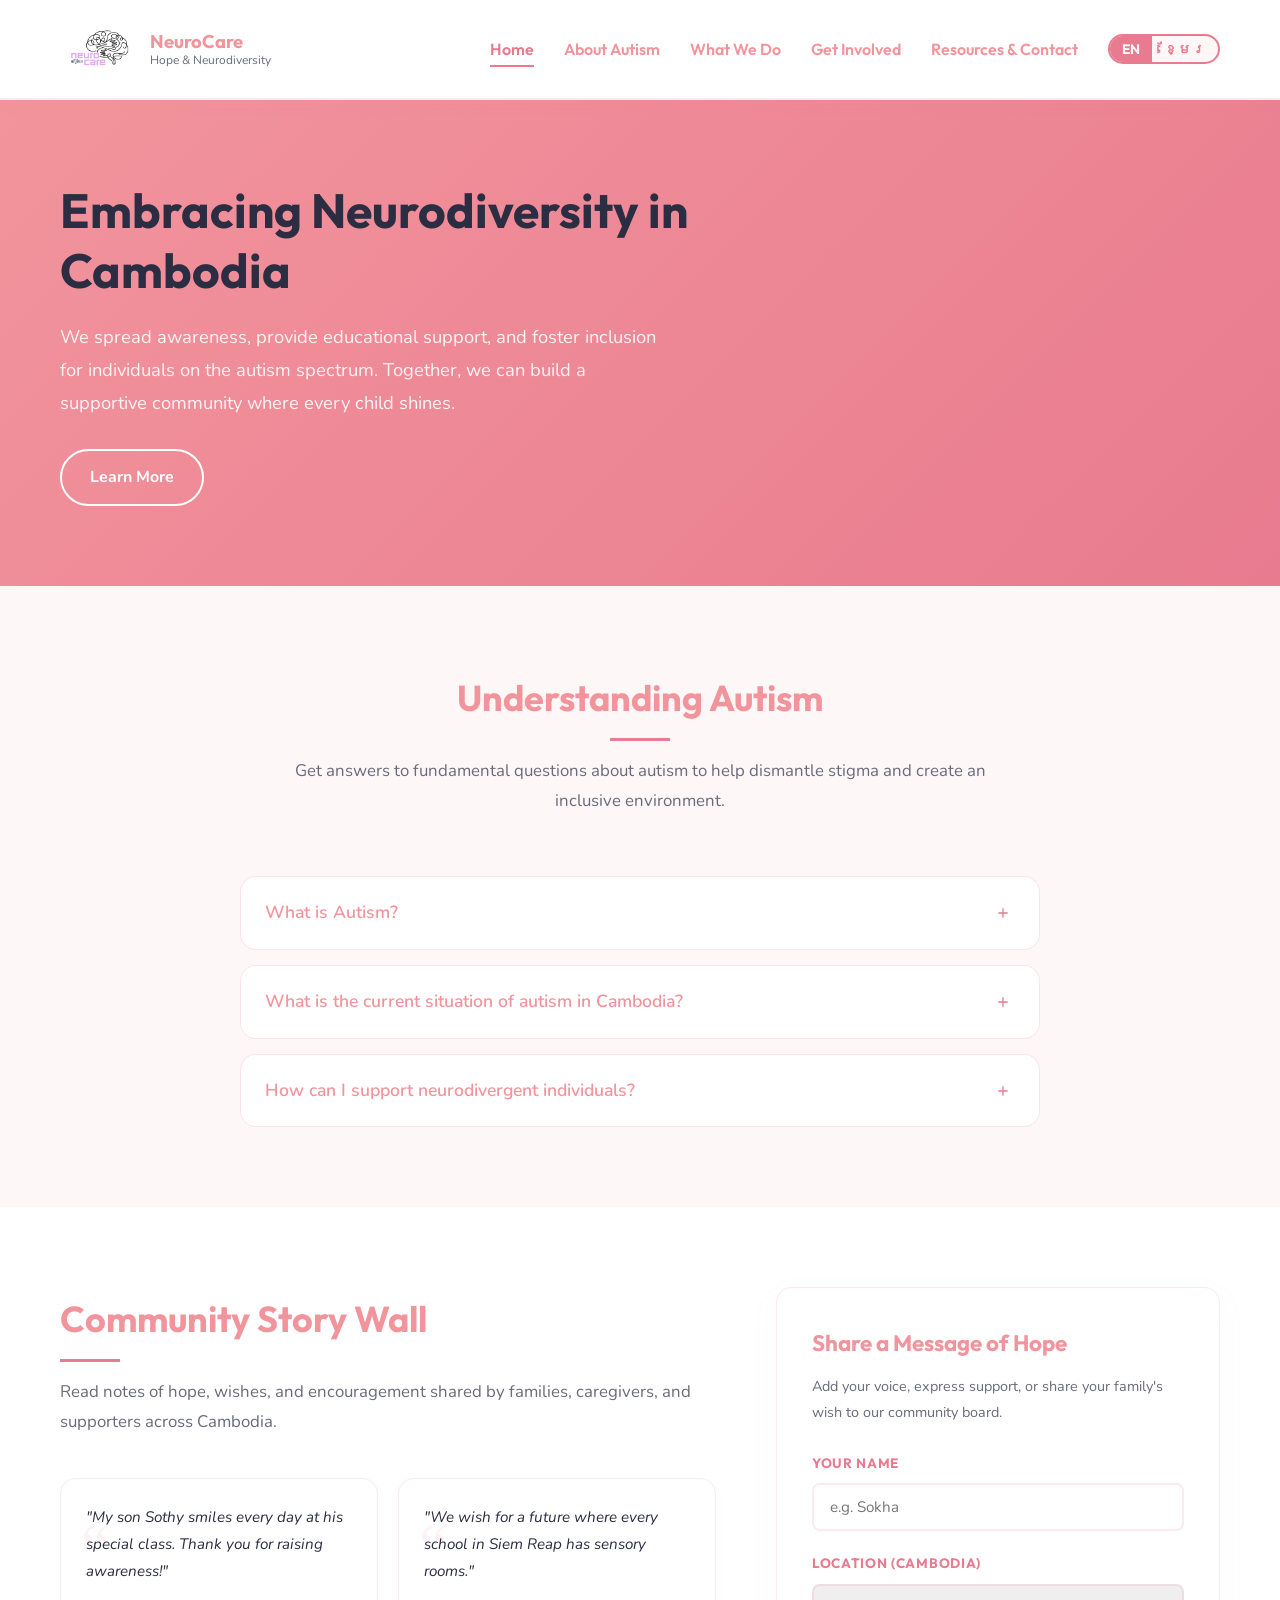
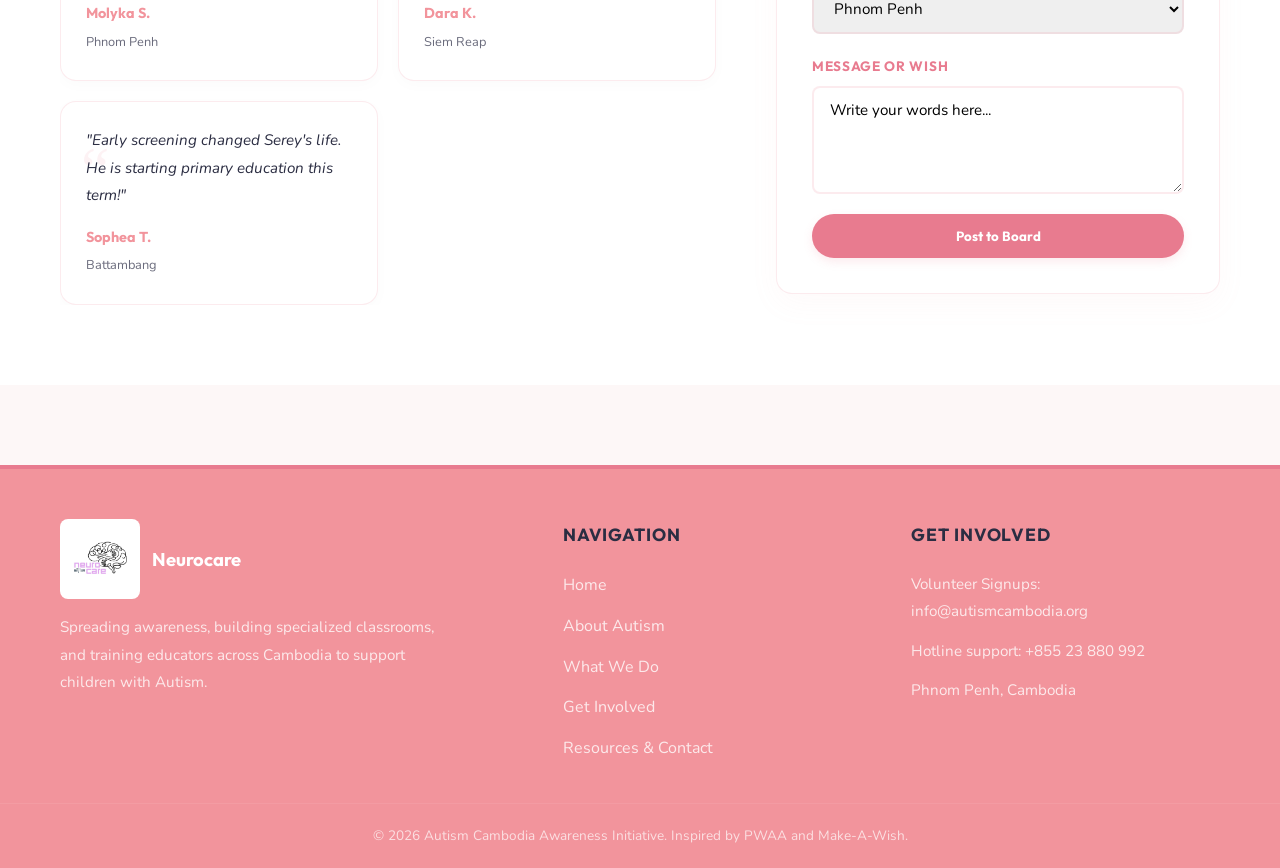
==== index.html @ c1340b0f "Add files via upload" ====
<!doctype html>
<html lang="en">
  <head>
    <meta charset="UTF-8" />
    <meta name="viewport" content="width=device-width, initial-scale=1.0" />
    <title
      data-en="Autism Awareness Cambodia"
      data-km="ការយល់ដឹងអំពីអូទីស្សឹមនៅកម្ពុជា"
    >
      Autism Awareness Cambodia
    </title>
    <link rel="preconnect" href="https://fonts.googleapis.com" />
    <link rel="preconnect" href="https://fonts.gstatic.com" crossorigin />
    <link
      href="https://fonts.googleapis.com/css2?family=Outfit:wght@400;600;700&family=Nunito:wght@400;600;700&display=swap"
      rel="stylesheet"
    />
    <link rel="stylesheet" href="styles.css" />
  </head>
  <body>
    <div id="site-header"></div>

    <section class="hero">
      <div class="container hero-grid">
        <div class="hero-content">
          <h1
            data-en="Embracing Neurodiversity in Cambodia"
            data-km="ការទទួលយកភាពចម្រុះនៃប្រព័ន្ធប្រសាទនៅកម្ពុជា"
          >
            Embracing Neurodiversity in Cambodia
          </h1>
          <p
            data-en="We spread awareness, provide educational support, and foster inclusion for individuals on the autism spectrum. Together, we can build a supportive community where every child shines."
            data-km="យើងផ្សព្វផ្សាយការយល់ដឹង ផ្តល់ការគាំទ្រផ្នែកអប់រំ និងជំរុញការរួមបញ្ចូលសម្រាប់បុគ្គលដែលមានវិសាលគមអូទីស្សឹម។ រួមគ្នា យើងអាចកសាងសហគមន៍គាំទ្រមួយដែលកុមារគ្រប់រូបអាចបញ្ចេញពន្លឺបាន។"
          >
            We spread awareness, provide educational support, and foster
            inclusion for individuals on the autism spectrum. Together, we can
            build a supportive community where every child shines.
          </p>
          <div class="hero-actions">
            <a
              href="about.html"
              class="hero-btn-secondary"
              data-en="Learn More"
              data-km="ស្វែងយល់បន្ថែម"
              >Learn More</a
            >
          </div>
        </div>
      </div>
    </section>

    <section class="section">
      <div class="container">
        <div class="section-header">
          <h2 data-en="Understanding Autism" data-km="យល់ដឹងអំពីអូទីស្សឹម">
            Understanding Autism
          </h2>
          <p
            data-en="Get answers to fundamental questions about autism to help dismantle stigma and create an inclusive environment."
            data-km="ទទួលបានចម្លើយចំពោះសំណួរជាមូលដ្ឋានអំពីអូទីស្សឹម ដើម្បីជួយលុបបំបាត់ការរើសអើង និងបង្កើតបរិយាកាសរួមបញ្ចូលគ្នា។"
          >
            Get answers to fundamental questions about autism to help dismantle
            stigma and create an inclusive environment.
          </p>
        </div>
        <div class="accordion-wrapper">
          <div class="accordion-item">
            <div class="accordion-header" onclick="toggleAccordion(this)">
              <span
                class="accordion-question"
                data-en="What is Autism?"
                data-km="តើអូទីស្សឹមជាអ្វី?"
                >What is Autism?</span
              >
              <span class="accordion-icon"
                ><svg viewBox="0 0 24 24">
                  <path d="M19 13h-6v6h-2v-6H5v-2h6V5h2v6h6v2z" /></svg
              ></span>
            </div>
            <div class="accordion-content">
              <div
                class="accordion-content-inner"
                data-en="Autism, or Autism Spectrum Disorder (ASD), is a neurological difference that affects how people communicate, interact, behave, and learn. It is not an illness, but a distinct way of experiencing the world."
                data-km="អូទីស្សឹម ឬវិសាលគមអូទីស្សឹម (ASD) គឺជាភាពខុសគ្នានៃប្រព័ន្ធប្រសាទដែលប៉ះពាល់ដល់របៀបដែលមនុស្សប្រាស្រ័យទាក់ទងគ្នា ធ្វើអន្តរកម្ម ប្រព្រឹត្ត និងរៀនសូត្រ។ វាលំមិនមែនជាជំងឺនោះទេ ប៉ុន្តែជាវិធីដាច់ដោយឡែកមួយក្នុងការទទួលបានបទពិសោធន៍ពីពិភពលោក។"
              >
                Autism, or Autism Spectrum Disorder (ASD), is a neurological
                difference that affects how people communicate, interact,
                behave, and learn. It is not an illness, but a distinct way of
                experiencing the world.
              </div>
            </div>
          </div>
          <div class="accordion-item">
            <div class="accordion-header" onclick="toggleAccordion(this)">
              <span
                class="accordion-question"
                data-en="What is the current situation of autism in Cambodia?"
                data-km="តើស្ថានភាពបច្ចុប្បន្ននៃអូទីស្សឹមនៅកម្ពុជាយ៉ាងណាដែរ?"
                >What is the current situation of autism in Cambodia?</span
              >
              <span class="accordion-icon"
                ><svg viewBox="0 0 24 24">
                  <path d="M19 13h-6v6h-2v-6H5v-2h6V5h2v6h6v2z" /></svg
              ></span>
            </div>
            <div class="accordion-content">
              <div
                class="accordion-content-inner"
                data-en="In Cambodia, public awareness about autism remains low, and families face difficulties in finding clinical diagnosis and specialized educators. Support groups like Parents Association of Autism are working to expand resources, training, and early screening tools."
                data-km="នៅកម្ពុជា ការយល់ដឹងជាសាធារណៈអំពីអូទីស្សឹមនៅមានកម្រិតទាបនៅឡើយ ហើយគ្រួសារនានាជួបការលំបាកក្នុងការស្វែងរកការវិនិច្ឆ័យរោគសញ្ញា និងអ្នកអប់រំជំនាញ។ ក្រុមគាំទ្រដូចជាសមាគមអាណាព្យាបាលកុមារអូទីស្សឹមកំពុងធ្វើការដើម្បីពង្រីកធនធាន ការបណ្តុះបណ្តាល និងឧបករណ៍ពិនិត្យដំបូង។"
              >
                In Cambodia, public awareness about autism remains low, and
                families face difficulties in finding clinical diagnosis and
                specialized educators. Support groups like Parents Association
                of Autism are working to expand resources, training, and early
                screening tools.
              </div>
            </div>
          </div>
          <div class="accordion-item">
            <div class="accordion-header" onclick="toggleAccordion(this)">
              <span
                class="accordion-question"
                data-en="How can I support neurodivergent individuals?"
                data-km="តើខ្ញុំអាចគាំទ្របុគ្គលដែលមានភាពចម្រុះនៃប្រព័ន្ធប្រសាទដោយរបៀបណា?"
                >How can I support neurodivergent individuals?</span
              >
              <span class="accordion-icon"
                ><svg viewBox="0 0 24 24">
                  <path d="M19 13h-6v6h-2v-6H5v-2h6V5h2v6h6v2z" /></svg
              ></span>
            </div>
            <div class="accordion-content">
              <div
                class="accordion-content-inner"
                data-en="Support starts with empathy and patience. Accept and appreciate their unique sensory preferences, create sensory-friendly environments, communicate clearly, and advocate for inclusive education and workplace access."
                data-km="ការគាំទ្រចាប់ផ្តើមដោយការយល់ចិត្ត និងការអត់ធ្មត់។ ទទួលយក និងដឹងគុណចំពោះចំណង់ចំណូលចិត្តអារម្មណ៍ដ៏ប្លែករបស់ពួកគេ បង្កើតបរិយាកាសអំណោយផលដល់អារម្មណ៍ ប្រាស្រ័យទាក់ទងគ្នាឱ្យបានច្បាស់លាស់ និងតស៊ូមតិសម្រាប់ការអប់រំរួមបញ្ចូលគ្នានិងការទទួលបានកន្លែងធ្វើការ។"
              >
                Support starts with empathy and patience. Accept and appreciate
                their unique sensory preferences, create sensory-friendly
                environments, communicate clearly, and advocate for inclusive
                education and workplace access.
              </div>
            </div>
          </div>
        </div>
      </div>
    </section>

    <section class="section section-bg">
      <div class="container story-wall-grid">
        <div>
          <div class="section-header section-header-left">
            <h2 data-en="Community Story Wall" data-km="កំផែងរឿងរ៉ាវសហគមន៍">
              Community Story Wall
            </h2>
            <p
              data-en="Read notes of hope, wishes, and encouragement shared by families, caregivers, and supporters across Cambodia."
              data-km="អានសារនៃក្តីសង្ឃឹម បំណងប្រាថ្នា និងការលើកទឹកចិត្តដែលចែករំលែកដោយគ្រួសារ អ្នកថែទាំ និងអ្នកគាំទ្រនៅទូទាំងប្រទេសកម្ពុជា។"
            >
              Read notes of hope, wishes, and encouragement shared by families,
              caregivers, and supporters across Cambodia.
            </p>
          </div>
          <div class="story-wall-cards" id="story-wall"></div>
        </div>

        <div class="story-form-card">
          <h3
            data-en="Share a Message of Hope"
            data-km="ចែករំលែកសារនៃក្តីសង្ឃឹម"
          >
            Share a Message of Hope
          </h3>
          <p
            data-en="Add your voice, express support, or share your family's wish to our community board."
            data-km="បន្ថែមសំឡេងរបស់អ្នក បង្ហាញការគាំទ្រ ឬចែករំលែកបំណងប្រាថ្នារបស់គ្រួសារអ្នកទៅកាន់ក្តារសហគមន៍របស់យើង។"
          >
            Add your voice, express support, or share your family's wish to our
            community board.
          </p>
          <form id="story-form" onsubmit="handleStorySubmit(event)">
            <div class="form-group">
              <label
                for="form-author"
                data-en="Your Name"
                data-km="ឈ្មោះរបស់អ្នក"
                >Your Name</label
              >
              <input
                type="text"
                id="form-author"
                required
                placeholder="e.g. Sokha"
                data-en="e.g. Sokha"
                data-km="ឧទាហរណ៍៖ សុខា"
              />
            </div>
            <div class="form-group">
              <label
                for="form-location"
                data-en="Location (Cambodia)"
                data-km="ទីតាំង (កម្ពុជា)"
                >Location (Cambodia)</label
              >
              <select id="form-location">
                <option
                  value="Phnom Penh"
                  data-en="Phnom Penh"
                  data-km="ភ្នំពេញ"
                >
                  Phnom Penh
                </option>
                <option value="Siem Reap" data-en="Siem Reap" data-km="សៀមរាប">
                  Siem Reap
                </option>
                <option
                  value="Battambang"
                  data-en="Battambang"
                  data-km="បាត់ដំបង"
                >
                  Battambang
                </option>
                <option
                  value="Sihanoukville"
                  data-en="Sihanoukville"
                  data-km="ព្រះសីហនុ"
                >
                  Sihanoukville
                </option>
                <option
                  value="Kampong Cham"
                  data-en="Kampong Cham"
                  data-km="កំពង់ចាម"
                >
                  Kampong Cham
                </option>
              </select>
            </div>
            <div class="form-group">
              <label
                for="form-text"
                data-en="Message or Wish"
                data-km="សារ ឬបំណងប្រាថ្នា"
                >Message or Wish</label
              >
              <textarea
                id="form-text"
                rows="4"
                required
                placeholder="Write your words here..."
                data-en="Write your words here..."
                data-km="សរសេរពាក្យពេចន៍របស់អ្នកនៅទីនេះ..."
              ></textarea>
            </div>
            <button
              type="submit"
              class="form-submit-btn"
              data-en="Post to Board"
              data-km="បង្ហោះទៅកាន់ក្តារ"
            >
              Post to Board
            </button>
          </form>
        </div>
      </div>
    </section>

    <div id="site-modal"></div>
    <div id="site-footer"></div>
    <script src="site.js"></script>
    <script src="donation.js"></script>
  </body>
</html>
---- styles.css ----
/* --- Design Variables & Tokens (Matching the Pink Color Scheme) --- */
:root {
  --primary-blue: #f2949c; /* Soft pink main color */
  --primary-teal: #e87b8f; /* Deeper pink accent */
  --accent-gold: #ff9e00; /* Warm yellow/gold for hope & lights */
  --accent-rose: #ff7096; /* Soft pink/rose for care and empathy */
  --bg-light: #fdf7f7; /* Soft pink-tinted white */
  --bg-white: #ffffff; /* White cards */
  --text-dark: #2b2d42; /* Charcoal body text */
  --text-light: #6a6b7c; /* Secondary captions */
  --border-light: rgba(232, 123, 143, 0.15);
  --border-radius: 16px;
  --transition: all 0.3s cubic-bezier(0.25, 0.8, 0.25, 1);
  --font-family-body: "Nunito", "Segoe UI", sans-serif;
  --font-family-headings: "Outfit", "Khmer OS Battambang", sans-serif;
}

/* --- Base & Reset Styles --- */
* {
  box-sizing: border-box;
  margin: 0;
  padding: 0;
}

body {
  font-family: var(--font-family-body);
  color: var(--text-dark);
  background-color: var(--bg-light);
  line-height: 1.8;
  overflow-x: hidden;
  -webkit-font-smoothing: antialiased;
}

h1,
h2,
h3,
h4,
h5,
h6 {
  font-family: var(--font-family-headings);
  font-weight: 700;
  color: var(--primary-blue);
}

a {
  text-decoration: none;
  color: inherit;
}

button {
  font-family: var(--font-family-headings);
  cursor: pointer;
  border: none;
  outline: none;
}

/* --- Layout Wrapper --- */
.container {
  max-width: 1200px;
  margin: 0 auto;
  padding: 0 20px;
  width: 100%;
}

/* --- Header & Navigation --- */
header {
  background-color: var(--bg-white);
  border-bottom: 2px solid var(--border-light);
  padding: 10px 0;
  position: sticky;
  top: 0;
  z-index: 100;
  box-shadow: 0 4px 15px rgba(242, 148, 156, 0.04);
}

.header-container {
  display: flex;
  justify-content: space-between;
  align-items: center;
}

.logo-link {
  display: flex;
  align-items: center;
  gap: 12px;
}

.logo-icon {
  width: 56px;
  height: 56px;
  flex-shrink: 0;
}

.logo-icon svg {
  width: 100%;
  height: 100%;
  display: block;
}

.logo-text-wrapper {
  display: flex;
  flex-direction: column;
  line-height: 1.2;
}

.logo-title {
  font-family: var(--font-family-headings);
  font-weight: 700;
  font-size: 1.15rem;
  color: var(--primary-blue);
}

.logo-subtitle {
  font-size: 0.75rem;
  color: var(--text-light);
}

.logo-icon-footer {
  background-color: var(--accent-gold);
  border-radius: 10px;
  padding: 4px;
}

.logo-title-footer {
  color: var(--bg-white);
}

.logo-img {
  height: 126px;
  width: auto;
  object-fit: contain;
  transition: var(--transition);
}

.logo-link:hover .logo-img {
  transform: scale(1.04);
}

.logo-img-header {
  height: 78px;
}

nav {
  display: flex;
  align-items: center;
  gap: 30px;
}

.nav-link {
  font-family: var(--font-family-headings);
  font-size: 1rem;
  font-weight: 600;
  color: var(--primary-blue);
  position: relative;
  transition: var(--transition);
}

.nav-link::after {
  content: "";
  position: absolute;
  bottom: -4px;
  left: 0;
  width: 0;
  height: 2px;
  background-color: var(--primary-teal);
  transition: var(--transition);
}

.nav-link:hover {
  color: var(--primary-teal);
}

.nav-link:hover::after {
  width: 100%;
}

.nav-link.active {
  color: var(--primary-teal);
}

.nav-link.active::after {
  width: 100%;
}

/* --- Language Toggle & CTA --- */
.header-actions {
  display: flex;
  align-items: center;
  gap: 20px;
}

.lang-switch {
  display: flex;
  border: 2px solid var(--primary-teal);
  border-radius: 30px;
  overflow: hidden;
  background-color: var(--bg-light);
}

.lang-btn {
  padding: 4px 12px;
  font-size: 0.85rem;
  font-weight: 700;
  background: transparent;
  color: var(--primary-teal);
  transition: var(--transition);
}

.lang-btn.active {
  background-color: var(--primary-teal);
  color: var(--bg-white);
}

.cta-btn {
  background-color: var(--primary-blue);
  color: var(--bg-white);
  padding: 10px 24px;
  border-radius: 30px;
  font-weight: 700;
  box-shadow: 0 4px 10px rgba(242, 148, 156, 0.15);
  transition: var(--transition);
}

.cta-btn:hover {
  background-color: var(--primary-teal);
  transform: translateY(-2px);
  box-shadow: 0 6px 15px rgba(232, 123, 143, 0.25);
}

/* --- Hero Section --- */
.hero {
  background: linear-gradient(135deg, #f2949c 0%, #e87b8f 100%);
  color: var(--bg-white);
  padding: 80px 0;
  position: relative;
  overflow: hidden;
}

.hero-grid {
  display: grid;
  grid-template-columns: 1.2fr 0.8fr;
  gap: 50px;
  align-items: center;
}

.hero-content h1 {
  font-size: 3rem;
  color: var(--text-dark);
  line-height: 1.25;
  margin-bottom: 20px;
}

.hero-content p {
  font-size: 1.15rem;
  margin-bottom: 30px;
  opacity: 0.9;
  max-width: 600px;
}

.hero-actions {
  display: flex;
  gap: 15px;
}

.hero-btn-primary {
  background-color: var(--accent-gold);
  color: var(--primary-blue);
  font-weight: 700;
  padding: 14px 30px;
  border-radius: 30px;
  box-shadow: 0 4px 15px rgba(255, 158, 0, 0.3);
  transition: var(--transition);
}

.hero-btn-primary:hover {
  background-color: var(--bg-white);
  transform: translateY(-2px);
}

.hero-btn-secondary {
  background-color: transparent;
  color: var(--bg-white);
  border: 2px solid var(--bg-white);
  font-weight: 700;
  padding: 12px 28px;
  border-radius: 30px;
  transition: var(--transition);
}

.hero-btn-secondary:hover {
  background-color: rgba(255, 255, 255, 0.1);
  transform: translateY(-2px);
}

/* --- Content Sections --- */
.section {
  padding: 80px 0;
}

.section-bg {
  background-color: var(--bg-white);
}

.section-header {
  text-align: center;
  max-width: 700px;
  margin: 0 auto 60px;
}

.section-header h2 {
  font-size: 2.25rem;
  margin-bottom: 15px;
  position: relative;
  display: inline-block;
  padding-bottom: 10px;
}

.section-header h2::after {
  content: "";
  position: absolute;
  bottom: 0;
  left: 50%;
  transform: translateX(-50%);
  width: 60px;
  height: 3px;
  background-color: var(--primary-teal);
}

.section-header p {
  color: var(--text-light);
  font-size: 1.05rem;
}

/* --- Interactive Accordion --- */
.accordion-wrapper {
  max-width: 800px;
  margin: 0 auto;
  display: flex;
  flex-direction: column;
  gap: 15px;
}

.accordion-item {
  background-color: var(--bg-light);
  border: 1px solid var(--border-light);
  border-radius: var(--border-radius);
  overflow: hidden;
  transition: var(--transition);
}

.accordion-header {
  padding: 20px 24px;
  display: flex;
  justify-content: space-between;
  align-items: center;
  cursor: pointer;
  background-color: var(--bg-white);
  transition: var(--transition);
}

.accordion-header:hover {
  background-color: rgba(232, 123, 143, 0.05);
}

.accordion-question {
  font-size: 1.1rem;
  font-weight: 600;
  color: var(--primary-blue);
}

.accordion-icon {
  width: 24px;
  height: 24px;
  display: flex;
  justify-content: center;
  align-items: center;
  transition: var(--transition);
  color: var(--primary-teal);
}

.accordion-icon svg {
  width: 16px;
  height: 16px;
  fill: currentColor;
}

.accordion-content {
  max-height: 0;
  overflow: hidden;
  transition: max-height 0.3s cubic-bezier(0, 1, 0, 1);
  background-color: var(--bg-white);
}

.accordion-content-inner {
  padding: 0 24px 24px;
  color: var(--text-light);
  font-size: 0.95rem;
  border-top: 1px dashed var(--border-light);
  padding-top: 15px;
}

.accordion-item.active {
  box-shadow: 0 10px 20px rgba(242, 148, 156, 0.05);
  border-color: var(--primary-teal);
}

.accordion-item.active .accordion-icon {
  transform: rotate(185deg);
}

.accordion-item.active .accordion-content {
  max-height: 1000px;
  transition: max-height 0.3s cubic-bezier(1, 0, 1, 0);
}

/* --- Interactive Story Wall --- */
.story-wall-grid {
  display: grid;
  grid-template-columns: 1.2fr 0.8fr;
  gap: 50px;
  align-items: flex-start;
}

.story-wall-cards {
  display: grid;
  grid-template-columns: 1fr 1fr;
  gap: 20px;
  max-height: 550px;
  overflow-y: auto;
  padding-right: 10px;
}

.story-wall-cards::-webkit-scrollbar {
  width: 6px;
}

.story-wall-cards::-webkit-scrollbar-thumb {
  background-color: var(--primary-teal);
  border-radius: 10px;
}

.story-card {
  background-color: var(--bg-white);
  border: 1px solid var(--border-light);
  border-radius: var(--border-radius);
  padding: 25px;
  box-shadow: 0 4px 15px rgba(0, 0, 0, 0.02);
  transition: var(--transition);
  position: relative;
}

.story-card::before {
  content: "“";
  font-size: 4rem;
  color: rgba(232, 123, 143, 0.1);
  position: absolute;
  top: 10px;
  left: 20px;
  font-family: serif;
}

.story-card:hover {
  transform: translateY(-4px);
  box-shadow: 0 10px 25px rgba(242, 148, 156, 0.08);
  border-color: var(--primary-teal);
}

.story-text {
  font-style: italic;
  font-size: 0.95rem;
  color: var(--text-dark);
  margin-bottom: 15px;
  position: relative;
  z-index: 1;
}

.story-author {
  font-family: var(--font-family-headings);
  font-weight: 700;
  font-size: 0.9rem;
  color: var(--primary-blue);
}

.story-location {
  font-size: 0.8rem;
  color: var(--text-light);
}

/* --- Submit Story Form --- */
.story-form-card {
  background-color: var(--bg-white);
  border: 1px solid var(--border-light);
  padding: 35px;
  border-radius: var(--border-radius);
  box-shadow: 0 10px 30px rgba(242, 148, 156, 0.05);
}

.story-form-card h3 {
  font-size: 1.4rem;
  color: var(--primary-blue);
  margin-bottom: 10px;
}

.story-form-card p {
  color: var(--text-light);
  font-size: 0.9rem;
  margin-bottom: 25px;
}

.form-group {
  margin-bottom: 20px;
  display: flex;
  flex-direction: column;
  gap: 8px;
}

.form-group label {
  font-family: var(--font-family-headings);
  font-size: 0.85rem;
  font-weight: 700;
  color: var(--primary-teal);
  text-transform: uppercase;
  letter-spacing: 0.05em;
}

.form-group input,
.form-group textarea,
.form-group select {
  padding: 12px 16px;
  border-radius: 8px;
  border: 2px solid var(--border-light);
  font-family: var(--font-family-body);
  font-size: 0.95rem;
  outline: none;
  transition: var(--transition);
}

.form-group input:focus,
.form-group textarea:focus,
.form-group select:focus {
  border-color: var(--primary-teal);
  box-shadow: 0 0px 10px rgba(232, 123, 143, 0.1);
}

.form-submit-btn {
  width: 100%;
  padding: 14px;
  background-color: var(--primary-teal);
  color: var(--bg-white);
  border-radius: 30px;
  font-weight: 700;
  box-shadow: 0 4px 10px rgba(232, 123, 143, 0.15);
  transition: var(--transition);
}

.form-submit-btn:hover {
  background-color: var(--primary-blue);
  transform: translateY(-1px);
}

/* --- Donation Modal System --- */
.modal-overlay {
  position: fixed;
  top: 0;
  left: 0;
  width: 100%;
  height: 100%;
  background: rgba(242, 148, 156, 0.65);
  backdrop-filter: blur(5px);
  z-index: 1000;
  display: flex;
  justify-content: center;
  align-items: center;
  opacity: 0;
  pointer-events: none;
  transition: opacity 0.3s ease;
}

.modal-overlay.active {
  opacity: 1;
  pointer-events: auto;
}

.donation-modal {
  background-color: var(--bg-white);
  border-radius: 24px;
  width: 500px;
  max-width: 90%;
  padding: 40px;
  box-shadow: 0 20px 50px rgba(0, 0, 0, 0.2);
  position: relative;
  transform: scale(0.9);
  transition: transform 0.3s cubic-bezier(0.175, 0.885, 0.32, 1.275);
}

.modal-overlay.active .donation-modal {
  transform: scale(1);
}

.close-modal {
  position: absolute;
  top: 20px;
  right: 20px;
  background: none;
  font-size: 1.5rem;
  color: var(--text-light);
  transition: var(--transition);
}

.close-modal:hover {
  color: var(--primary-blue);
}

/* Modal step progress */
.modal-steps {
  display: flex;
  justify-content: space-between;
  margin-bottom: 30px;
  position: relative;
}

.modal-steps::before {
  content: "";
  position: absolute;
  top: 15px;
  left: 0;
  width: 100%;
  height: 2px;
  background-color: var(--border-light);
  z-index: 1;
}

.modal-step-line {
  position: absolute;
  top: 15px;
  left: 0;
  width: 0%;
  height: 2px;
  background-color: var(--primary-teal);
  z-index: 2;
  transition: width 0.3s ease;
}

.step-node {
  width: 32px;
  height: 32px;
  border-radius: 50%;
  background-color: var(--bg-light);
  border: 2px solid var(--border-light);
  display: flex;
  justify-content: center;
  align-items: center;
  font-weight: 700;
  font-size: 0.85rem;
  color: var(--text-light);
  position: relative;
  z-index: 3;
  transition: var(--transition);
}

.step-node.active {
  border-color: var(--primary-teal);
  background-color: var(--primary-teal);
  color: var(--bg-white);
  box-shadow: 0 0 10px rgba(232, 123, 143, 0.3);
}

.step-node.completed {
  border-color: var(--primary-blue);
  background-color: var(--primary-blue);
  color: var(--bg-white);
}

.donation-step {
  display: none;
}

.donation-step.active {
  display: block;
}

.donation-step h3 {
  font-size: 1.5rem;
  margin-bottom: 20px;
  color: var(--primary-blue);
}

/* Tiered buttons */
.frequency-select {
  display: grid;
  grid-template-columns: 1fr 1fr;
  gap: 10px;
  margin-bottom: 20px;
}

.freq-btn {
  padding: 10px;
  border: 2px solid var(--border-light);
  background: transparent;
  border-radius: 8px;
  font-weight: 700;
  color: var(--primary-blue);
  transition: var(--transition);
}

.freq-btn.active {
  border-color: var(--primary-teal);
  background-color: rgba(232, 123, 143, 0.05);
  color: var(--primary-teal);
}

.amount-grid {
  display: grid;
  grid-template-columns: repeat(3, 1fr);
  gap: 12px;
  margin-bottom: 20px;
}

.amount-btn {
  padding: 14px;
  border: 2px solid var(--border-light);
  background-color: var(--bg-white);
  border-radius: 8px;
  font-weight: 700;
  font-size: 1.1rem;
  color: var(--primary-blue);
  transition: var(--transition);
}

.amount-btn.active {
  border-color: var(--primary-teal);
  background-color: rgba(232, 123, 143, 0.08);
  color: var(--primary-teal);
}

.custom-amount-wrapper {
  margin-bottom: 25px;
  position: relative;
}

.custom-amount-wrapper input {
  width: 100%;
  padding: 12px 16px 12px 35px;
  border-radius: 8px;
  border: 2px solid var(--border-light);
  font-size: 1.1rem;
  outline: none;
  font-weight: 600;
}

.custom-amount-wrapper::before {
  content: "$";
  position: absolute;
  left: 15px;
  top: 50%;
  transform: translateY(-50%);
  font-size: 1.1rem;
  font-weight: 700;
  color: var(--primary-teal);
}

.impact-tooltip {
  background-color: rgba(255, 158, 0, 0.12);
  border: 1px solid var(--accent-gold);
  border-radius: 8px;
  padding: 15px;
  font-size: 0.9rem;
  color: var(--primary-blue);
  margin-bottom: 25px;
  text-align: center;
  font-weight: 600;
}

/* Navigation buttons */
.step-nav {
  display: flex;
  justify-content: space-between;
  gap: 15px;
}

.step-btn-back {
  flex: 0.4;
  padding: 12px;
  border: 2px solid var(--border-light);
  background: transparent;
  color: var(--text-light);
  border-radius: 30px;
  font-weight: 700;
}

.step-btn-next {
  flex: 1;
  padding: 12px;
  background-color: var(--primary-teal);
  color: var(--bg-white);
  border-radius: 30px;
  font-weight: 700;
  box-shadow: 0 4px 10px rgba(232, 123, 143, 0.15);
}

.step-btn-next:hover {
  background-color: var(--primary-blue);
}

/* Success layout */
.donation-success-state {
  text-align: center;
}

.success-icon-wrapper {
  width: 70px;
  height: 70px;
  border-radius: 50%;
  background-color: rgba(232, 123, 143, 0.1);
  display: flex;
  justify-content: center;
  align-items: center;
  margin: 0 auto 20px;
  color: var(--primary-teal);
}

.success-icon-wrapper svg {
  width: 35px;
  height: 35px;
  fill: currentColor;
}

.receipt-box {
  background-color: var(--bg-light);
  border: 1px solid var(--border-light);
  padding: 20px;
  border-radius: 12px;
  margin: 20px 0;
  text-align: left;
  font-size: 0.9rem;
}

.receipt-row {
  display: flex;
  justify-content: space-between;
  margin-bottom: 8px;
}

.receipt-row:last-child {
  margin-bottom: 0;
  border-top: 1px dashed var(--border-light);
  padding-top: 8px;
  font-weight: 700;
}

/* --- About Page Details & Situation --- */
.subpage-hero {
  background-color: var(--primary-blue);
  color: var(--bg-white);
  padding: 60px 0;
}

.subpage-hero h1 {
  font-size: 2.5rem;
  color: var(--text-dark);
}

.about-grid {
  display: grid;
  grid-template-columns: 1.1fr 0.9fr;
  gap: 60px;
  align-items: center;
}

.about-img-frame {
  position: relative;
}

.about-img-frame::before {
  content: "";
  position: absolute;
  top: 15px;
  left: -15px;
  width: 100%;
  height: 100%;
  border: 3px solid var(--primary-teal);
  border-radius: var(--border-radius);
  z-index: 1;
}

.about-img {
  width: 100%;
  height: auto;
  border-radius: var(--border-radius);
  position: relative;
  z-index: 2;
  box-shadow: 0 10px 25px rgba(0, 0, 0, 0.1);
}

.about-stats-grid {
  display: grid;
  grid-template-columns: 1fr 1fr;
  gap: 20px;
  margin-top: 40px;
}

.stat-card {
  background-color: var(--bg-white);
  border: 1px solid var(--border-light);
  padding: 25px;
  border-radius: var(--border-radius);
  text-align: center;
  box-shadow: 0 4px 15px rgba(0, 0, 0, 0.02);
}

.stat-num {
  font-size: 2.25rem;
  font-weight: 700;
  color: var(--primary-teal);
  margin-bottom: 5px;
}

.stat-label {
  font-size: 0.9rem;
  color: var(--text-light);
  font-weight: 600;
}

/* --- Contact & Resources Layout --- */
.contact-grid {
  display: grid;
  grid-template-columns: 1fr 1fr;
  gap: 50px;
}

.resources-card {
  background-color: var(--bg-white);
  border: 1px solid var(--border-light);
  padding: 35px;
  border-radius: var(--border-radius);
  box-shadow: 0 10px 30px rgba(242, 148, 156, 0.05);
}

.resources-card h3 {
  font-size: 1.4rem;
  color: var(--primary-blue);
  margin-bottom: 20px;
  border-bottom: 2px solid var(--border-light);
  padding-bottom: 10px;
}

.center-list {
  display: flex;
  flex-direction: column;
  gap: 20px;
}

.center-item {
  display: flex;
  flex-direction: column;
}

.center-name {
  font-family: var(--font-family-headings);
  font-weight: 700;
  font-size: 1rem;
  color: var(--primary-blue);
}

.center-loc {
  font-size: 0.85rem;
  color: var(--text-light);
}

.center-tel {
  font-size: 0.85rem;
  color: var(--primary-teal);
  font-weight: 700;
}

/* --- Footer --- */
footer {
  background-color: var(--primary-blue);
  color: var(--bg-white);
  padding: 50px 0 20px;
  border-top: 4px solid var(--primary-teal);
  margin-top: 80px;
}

.footer-grid {
  display: grid;
  grid-template-columns: 1.5fr 1fr 1fr;
  gap: 40px;
  margin-bottom: 40px;
}

.footer-about p {
  font-size: 0.95rem;
  opacity: 0.8;
  margin-top: 15px;
  max-width: 400px;
}

.footer-nav h4,
.footer-contact h4 {
  font-size: 1.1rem;
  color: var(--text-dark);
  margin-bottom: 20px;
  text-transform: uppercase;
  letter-spacing: 0.05em;
}

.footer-nav ul {
  list-style: none;
  display: flex;
  flex-direction: column;
  gap: 12px;
}

.footer-nav a {
  opacity: 0.8;
  transition: var(--transition);
}

.footer-nav a:hover {
  opacity: 1;
  color: var(--text-dark);
  padding-left: 5px;
}

.footer-contact-info {
  display: flex;
  flex-direction: column;
  gap: 12px;
  opacity: 0.8;
  font-size: 0.95rem;
}

.footer-bottom {
  border-top: 1px solid rgba(255, 255, 255, 0.1);
  padding-top: 20px;
  text-align: center;
  font-size: 0.85rem;
  opacity: 0.7;
}

.logo-img-footer {
  height: 80px;
  width: auto;
  object-fit: contain;
  background-color: var(--bg-white);
  border-radius: 8px;
  padding: 4px;
}

.section-header-left {
  text-align: left;
  margin: 0 0 40px;
}

.section-header-left h2::after {
  left: 0;
  transform: none;
}

.about-text h2 {
  margin: 24px 0 12px;
}

.about-text h2:first-child {
  margin-top: 0;
}

.about-text p {
  margin-bottom: 16px;
}

.muted {
  color: var(--text-light);
  margin-bottom: 20px;
  font-size: 0.9rem;
}

.form-row {
  display: grid;
  grid-template-columns: 1fr 1fr;
  gap: 15px;
}

.subpage-lead {
  color: rgba(255, 255, 255, 0.85);
  margin-top: 12px;
  max-width: 640px;
}

.card-grid {
  display: grid;
  grid-template-columns: repeat(3, 1fr);
  gap: 24px;
}

.card-grid.two-col {
  grid-template-columns: 1fr 1fr;
}

.info-card,
.leader-card {
  background: var(--bg-white);
  border: 1px solid var(--border-light);
  border-radius: var(--border-radius);
  padding: 28px;
  box-shadow: 0 4px 15px rgba(0, 0, 0, 0.02);
}

.info-card h3,
.leader-card h3 {
  margin-bottom: 8px;
  font-size: 1.2rem;
}

.info-card p,
.leader-card p {
  color: var(--text-light);
  font-size: 0.95rem;
}

.how-grid,
.involve-grid {
  display: grid;
  grid-template-columns: 1fr 1fr;
  gap: 40px;
  align-items: start;
}

.cta-panel {
  background: var(--bg-white);
  border: 1px solid var(--border-light);
  border-radius: var(--border-radius);
  padding: 32px;
}

.cta-panel-wide {
  text-align: center;
  max-width: 720px;
  margin: 0 auto;
}

.cta-panel h3 {
  margin-bottom: 10px;
}

.cta-panel p {
  color: var(--text-light);
  margin-bottom: 20px;
}

.leader-grid {
  display: grid;
  grid-template-columns: repeat(3, 1fr);
  gap: 24px;
}

.leader-avatar {
  width: 64px;
  height: 64px;
  border-radius: 50%;
  background: linear-gradient(135deg, #f2949c, #e87b8f);
  color: var(--bg-white);
  display: flex;
  align-items: center;
  justify-content: center;
  font-family: var(--font-family-headings);
  font-weight: 700;
  margin-bottom: 16px;
}

.leader-role {
  color: var(--primary-teal) !important;
  font-weight: 700;
  font-size: 0.85rem !important;
  text-transform: uppercase;
  letter-spacing: 0.04em;
  margin-bottom: 10px;
}

.text-link {
  display: inline-block;
  margin-top: 12px;
  color: var(--primary-teal);
  font-weight: 700;
}

.text-link:hover {
  color: var(--primary-blue);
}

@media (max-width: 1024px) {
  .hero-grid,
  .story-wall-grid,
  .about-grid,
  .contact-grid,
  .how-grid,
  .involve-grid,
  .card-grid,
  .leader-grid,
  .card-grid.two-col {
    grid-template-columns: 1fr;
    gap: 40px;
  }
}

@media (max-width: 768px) {
  header {
    padding: 10px 0;
  }

  .header-container {
    flex-direction: column;
    gap: 15px;
    text-align: center;
  }

  nav {
    flex-wrap: wrap;
    justify-content: center;
    gap: 15px;
  }

  .header-actions {
    flex-direction: column;
    gap: 10px;
    width: 100%;
  }

  .lang-switch {
    justify-content: center;
  }

  .cta-btn {
    width: 100%;
    text-align: center;
  }

  .hero {
    padding: 40px 0;
  }

  .hero-content h1 {
    font-size: 2.2rem;
    text-align: center;
  }

  .hero-content p {
    text-align: center;
  }

  .hero-actions {
    justify-content: center;
  }

  .section {
    padding: 50px 0;
  }

  .section-header h2 {
    font-size: 1.8rem;
  }

  .story-wall-cards {
    grid-template-columns: 1fr;
  }

  .footer-grid,
  .form-row {
    grid-template-columns: 1fr;
    gap: 30px;
  }
}
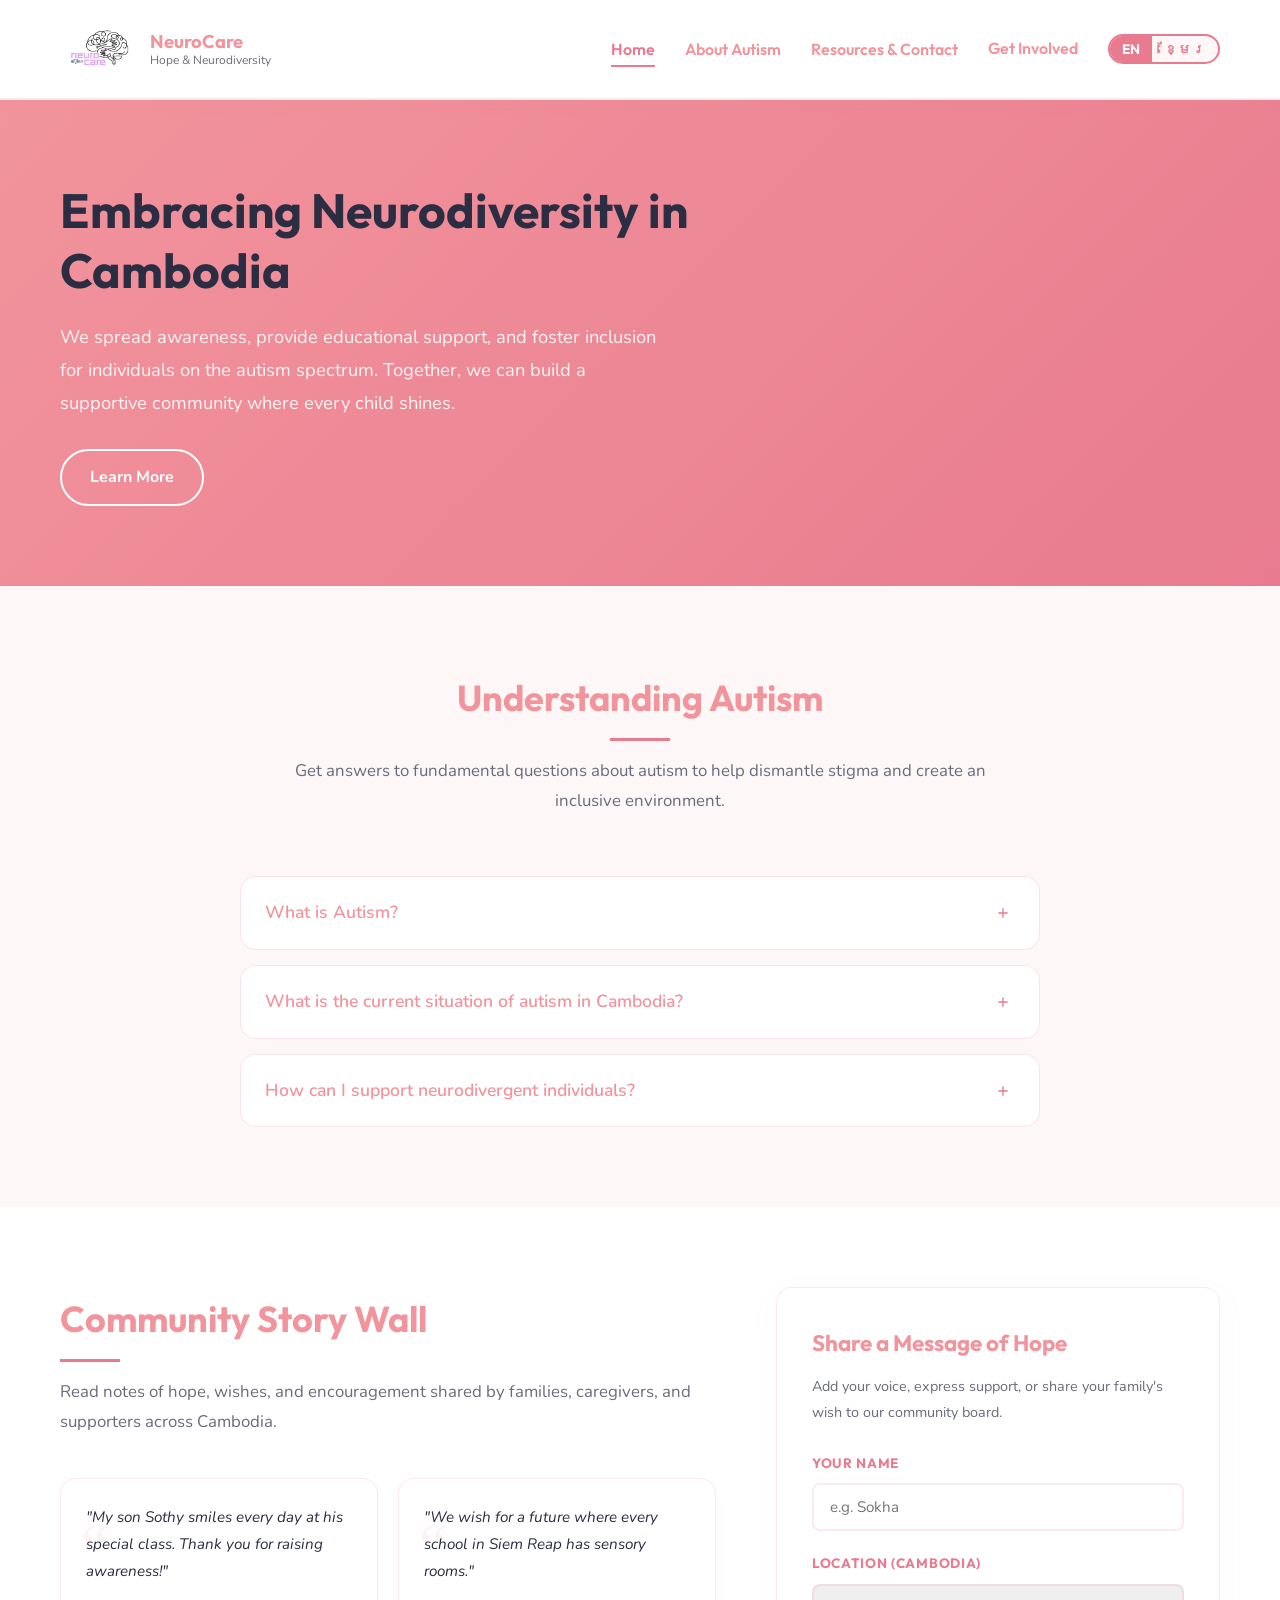
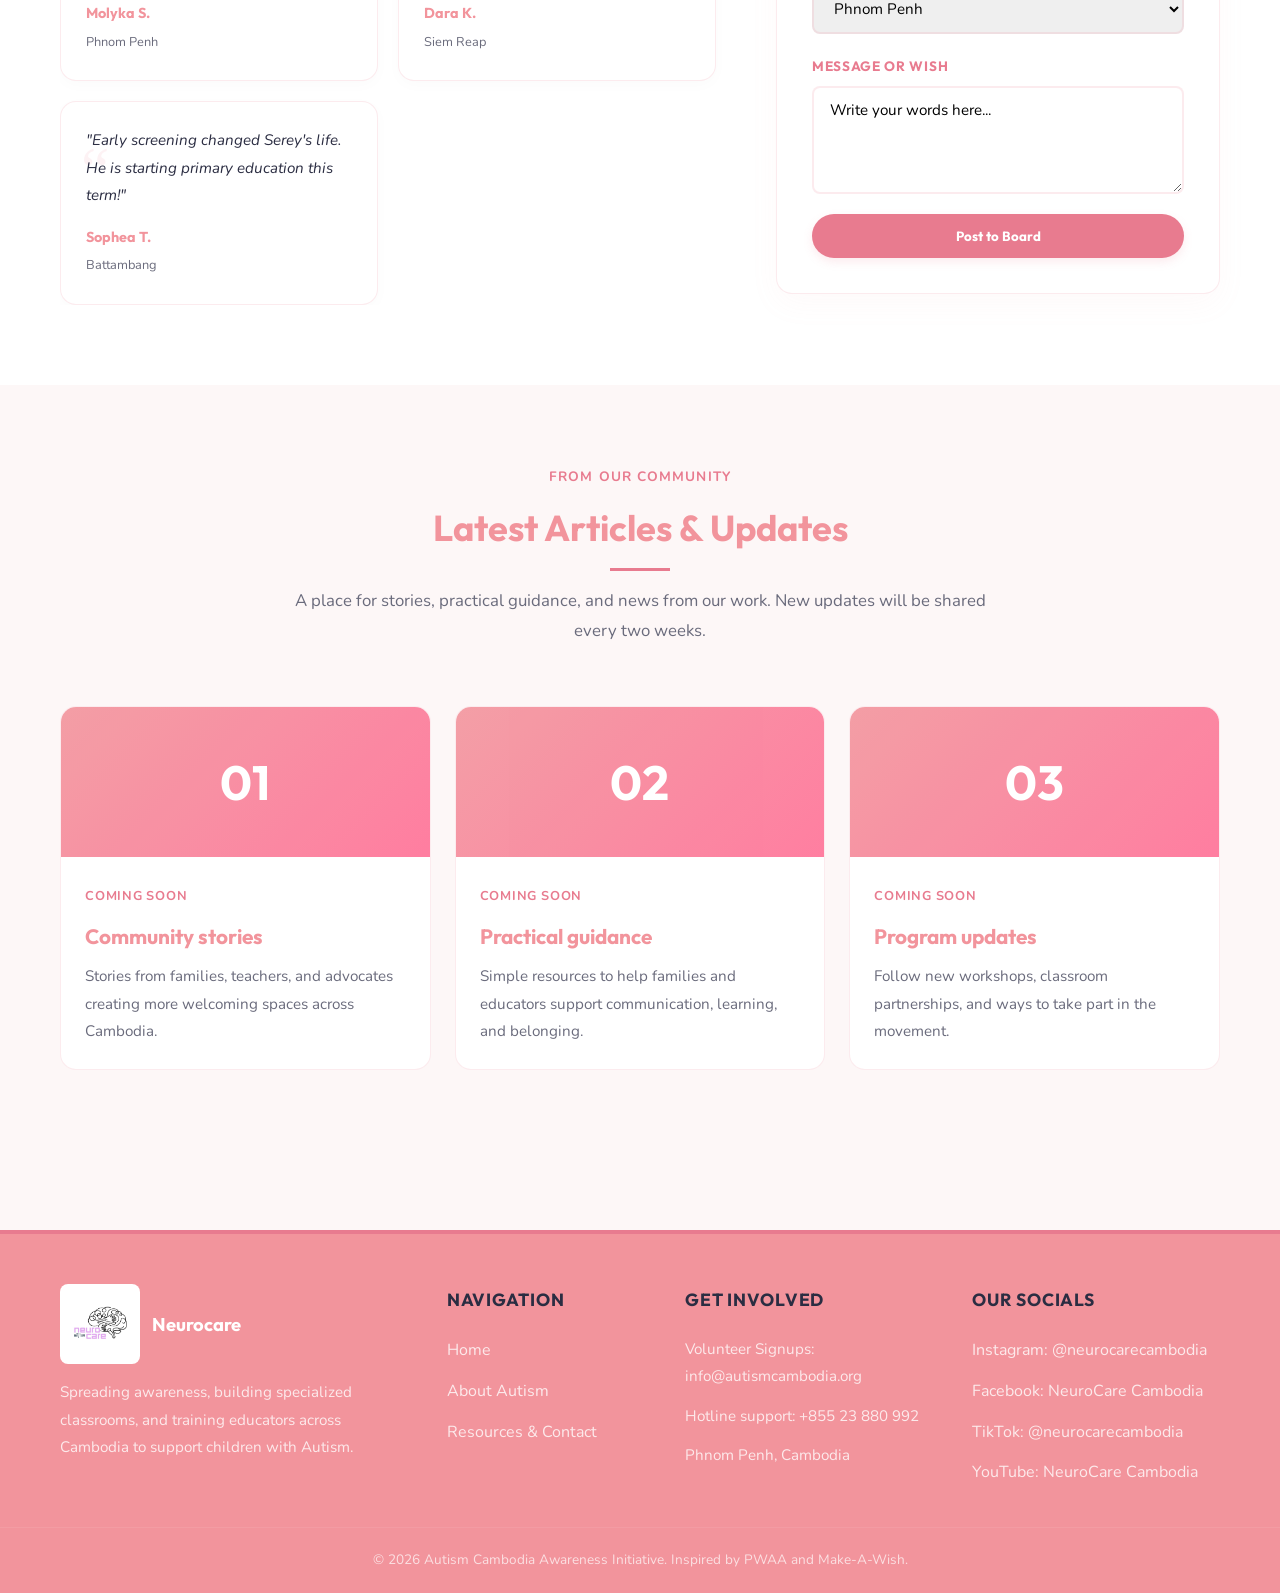
==== commit ba9c6bfa: "Add files via upload" ====
--- a/index.html
+++ b/index.html
@@ -267,6 +267,98 @@
       </div>
     </section>
 
+    <section class="section articles-section">
+      <div class="container">
+        <div class="section-header">
+          <p
+            class="section-kicker"
+            data-en="From our community"
+            data-km="ពីសហគមន៍របស់យើង"
+          >
+            From our community
+          </p>
+          <h2
+            data-en="Latest Articles & Updates"
+            data-km="អត្ថបទ និងព័ត៌មានថ្មីៗ"
+          >
+            Latest Articles & Updates
+          </h2>
+          <p
+            data-en="A place for stories, practical guidance, and news from our work. New updates will be shared every two weeks."
+            data-km="កន្លែងសម្រាប់រឿងរ៉ាវ ដំបូន្មានជាក់ស្តែង និងព័ត៌មានពីការងាររបស់យើង។ ព័ត៌មានថ្មីៗនឹងត្រូវចែករំលែករៀងរាល់ពីរសប្តាហ៍។"
+          >
+            A place for stories, practical guidance, and news from our work. New
+            updates will be shared every two weeks.
+          </p>
+        </div>
+        <div class="article-grid">
+          <article class="article-placeholder">
+            <div class="article-placeholder-image" aria-hidden="true">01</div>
+            <div class="article-placeholder-content">
+              <span
+                class="article-status"
+                data-en="Coming soon"
+                data-km="នឹងមកដល់ឆាប់ៗនេះ"
+                >Coming soon</span
+              >
+              <h3 data-en="Community stories" data-km="រឿងរ៉ាវសហគមន៍">
+                Community stories
+              </h3>
+              <p
+                data-en="Stories from families, teachers, and advocates creating more welcoming spaces across Cambodia."
+                data-km="រឿងរ៉ាវពីគ្រួសារ គ្រូបង្រៀន និងអ្នកតស៊ូមតិដែលកំពុងបង្កើតកន្លែងដែលមានការស្វាគមន៍កាន់តែច្រើននៅទូទាំងកម្ពុជា។"
+              >
+                Stories from families, teachers, and advocates creating more
+                welcoming spaces across Cambodia.
+              </p>
+            </div>
+          </article>
+          <article class="article-placeholder">
+            <div class="article-placeholder-image" aria-hidden="true">02</div>
+            <div class="article-placeholder-content">
+              <span
+                class="article-status"
+                data-en="Coming soon"
+                data-km="នឹងមកដល់ឆាប់ៗនេះ"
+                >Coming soon</span
+              >
+              <h3 data-en="Practical guidance" data-km="ដំបូន្មានជាក់ស្តែង">
+                Practical guidance
+              </h3>
+              <p
+                data-en="Simple resources to help families and educators support communication, learning, and belonging."
+                data-km="ធនធានសាមញ្ញដើម្បីជួយគ្រួសារ និងអ្នកអប់រំគាំទ្រការប្រាស្រ័យទាក់ទង ការរៀនសូត្រ និងការរួមបញ្ចូល។"
+              >
+                Simple resources to help families and educators support
+                communication, learning, and belonging.
+              </p>
+            </div>
+          </article>
+          <article class="article-placeholder">
+            <div class="article-placeholder-image" aria-hidden="true">03</div>
+            <div class="article-placeholder-content">
+              <span
+                class="article-status"
+                data-en="Coming soon"
+                data-km="នឹងមកដល់ឆាប់ៗនេះ"
+                >Coming soon</span
+              >
+              <h3 data-en="Program updates" data-km="ព័ត៌មានកម្មវិធី">
+                Program updates
+              </h3>
+              <p
+                data-en="Follow new workshops, classroom partnerships, and ways to take part in the movement."
+                data-km="តាមដានសិក្ខាសាលាថ្មី ភាពជាដៃគូថ្នាក់រៀន និងវិធីចូលរួមក្នុងចលនានេះ។"
+              >
+                Follow new workshops, classroom partnerships, and ways to take
+                part in the movement.
+              </p>
+            </div>
+          </article>
+        </div>
+      </div>
+    </section>
+
     <div id="site-modal"></div>
     <div id="site-footer"></div>
     <script src="site.js"></script>
--- a/styles.css
+++ b/styles.css
@@ -146,7 +146,13 @@
   gap: 30px;
 }
 
-.nav-link {
+.nav-dropdown {
+  position: relative;
+}
+
+.nav-link,
+.nav-dropdown-toggle,
+.nav-submenu-link {
   font-family: var(--font-family-headings);
   font-size: 1rem;
   font-weight: 600;
@@ -155,7 +161,9 @@
   transition: var(--transition);
 }
 
-.nav-link::after {
+.nav-link::after,
+.nav-dropdown-toggle::after,
+.nav-submenu-link::after {
   content: "";
   position: absolute;
   bottom: -4px;
@@ -166,20 +174,84 @@
   transition: var(--transition);
 }
 
-.nav-link:hover {
+.nav-link:hover,
+.nav-dropdown-toggle:hover,
+.nav-submenu-link:hover {
   color: var(--primary-teal);
 }
 
-.nav-link:hover::after {
+.nav-link:hover::after,
+.nav-dropdown-toggle:hover::after,
+.nav-submenu-link:hover::after {
   width: 100%;
 }
 
-.nav-link.active {
+.nav-link.active,
+.nav-dropdown-toggle.active,
+.nav-submenu-link.active {
   color: var(--primary-teal);
 }
 
-.nav-link.active::after {
+.nav-link.active::after,
+.nav-dropdown-toggle.active::after,
+.nav-submenu-link.active::after {
   width: 100%;
+}
+
+.nav-dropdown-toggle {
+  border: none;
+  background: transparent;
+  padding: 0;
+  cursor: pointer;
+}
+
+.nav-dropdown-toggle::after {
+  bottom: -4px;
+}
+
+.nav-submenu {
+  position: absolute;
+  top: calc(100% + 14px);
+  left: 50%;
+  transform: translateX(-50%) translateY(8px);
+  min-width: 200px;
+  padding: 14px 0;
+  background: rgba(255, 255, 255, 0.98);
+  border: 1px solid var(--border-light);
+  border-radius: 12px;
+  box-shadow: 0 14px 32px rgba(232, 123, 143, 0.12);
+  display: flex;
+  flex-direction: column;
+  gap: 4px;
+  opacity: 0;
+  pointer-events: none;
+  visibility: hidden;
+  transition: var(--transition);
+}
+
+.nav-dropdown.open .nav-submenu,
+.nav-dropdown:hover .nav-submenu,
+.nav-dropdown:focus-within .nav-submenu {
+  opacity: 1;
+  transform: translateX(-50%) translateY(0);
+  pointer-events: auto;
+  visibility: visible;
+}
+
+.nav-submenu-link {
+  display: block;
+  padding: 10px 18px;
+  color: var(--primary-blue);
+  white-space: nowrap;
+}
+
+.nav-submenu-link.active {
+  background: rgba(242, 148, 156, 0.08);
+  border-radius: 8px;
+}
+
+.nav-submenu-link::after {
+  display: none;
 }
 
 /* --- Language Toggle & CTA --- */
@@ -329,6 +401,76 @@
 .section-header p {
   color: var(--text-light);
   font-size: 1.05rem;
+}
+
+.section-kicker {
+  color: var(--primary-teal) !important;
+  font-size: 0.85rem !important;
+  font-weight: 700;
+  letter-spacing: 0.08em;
+  margin-bottom: 6px;
+  text-transform: uppercase;
+}
+
+.article-grid,
+.purpose-grid {
+  display: grid;
+  grid-template-columns: repeat(3, 1fr);
+  gap: 24px;
+}
+
+.article-placeholder,
+.purpose-card {
+  background: var(--bg-white);
+  border: 1px solid var(--border-light);
+  border-radius: var(--border-radius);
+  overflow: hidden;
+}
+
+.article-placeholder-image {
+  align-items: center;
+  background: linear-gradient(135deg, var(--primary-blue), var(--accent-rose));
+  color: var(--bg-white);
+  display: flex;
+  font-family: var(--font-family-headings);
+  font-size: 3rem;
+  font-weight: 700;
+  height: 150px;
+  justify-content: center;
+  opacity: 0.9;
+}
+
+.article-placeholder-content {
+  padding: 24px;
+}
+
+.article-status,
+.purpose-number {
+  color: var(--primary-teal);
+  font-size: 0.8rem;
+  font-weight: 700;
+  letter-spacing: 0.06em;
+  text-transform: uppercase;
+}
+
+.article-placeholder h3,
+.purpose-card h2 {
+  font-size: 1.3rem;
+  margin: 8px 0;
+}
+
+.article-placeholder p,
+.purpose-card p {
+  color: var(--text-light);
+  font-size: 0.95rem;
+}
+
+.purpose-card {
+  padding: 28px;
+}
+
+.purpose-card h2 {
+  font-size: 1.5rem;
 }
 
 /* --- Interactive Accordion --- */
@@ -984,7 +1126,7 @@
 
 .footer-grid {
   display: grid;
-  grid-template-columns: 1.5fr 1fr 1fr;
+  grid-template-columns: 1.4fr 0.8fr 1fr 1fr;
   gap: 40px;
   margin-bottom: 40px;
 }
@@ -997,7 +1139,8 @@
 }
 
 .footer-nav h4,
-.footer-contact h4 {
+.footer-contact h4,
+.footer-socials h4 {
   font-size: 1.1rem;
   color: var(--text-dark);
   margin-bottom: 20px;
@@ -1029,6 +1172,23 @@
   gap: 12px;
   opacity: 0.8;
   font-size: 0.95rem;
+}
+
+.footer-socials ul {
+  display: flex;
+  flex-direction: column;
+  gap: 12px;
+  list-style: none;
+}
+
+.footer-socials a {
+  opacity: 0.8;
+  transition: var(--transition);
+}
+
+.footer-socials a:hover {
+  color: var(--text-dark);
+  opacity: 1;
 }
 
 .footer-bottom {
@@ -1202,6 +1362,12 @@
     grid-template-columns: 1fr;
     gap: 40px;
   }
+
+  .article-grid,
+  .purpose-grid {
+    grid-template-columns: 1fr;
+    gap: 20px;
+  }
 }
 
 @media (max-width: 768px) {
